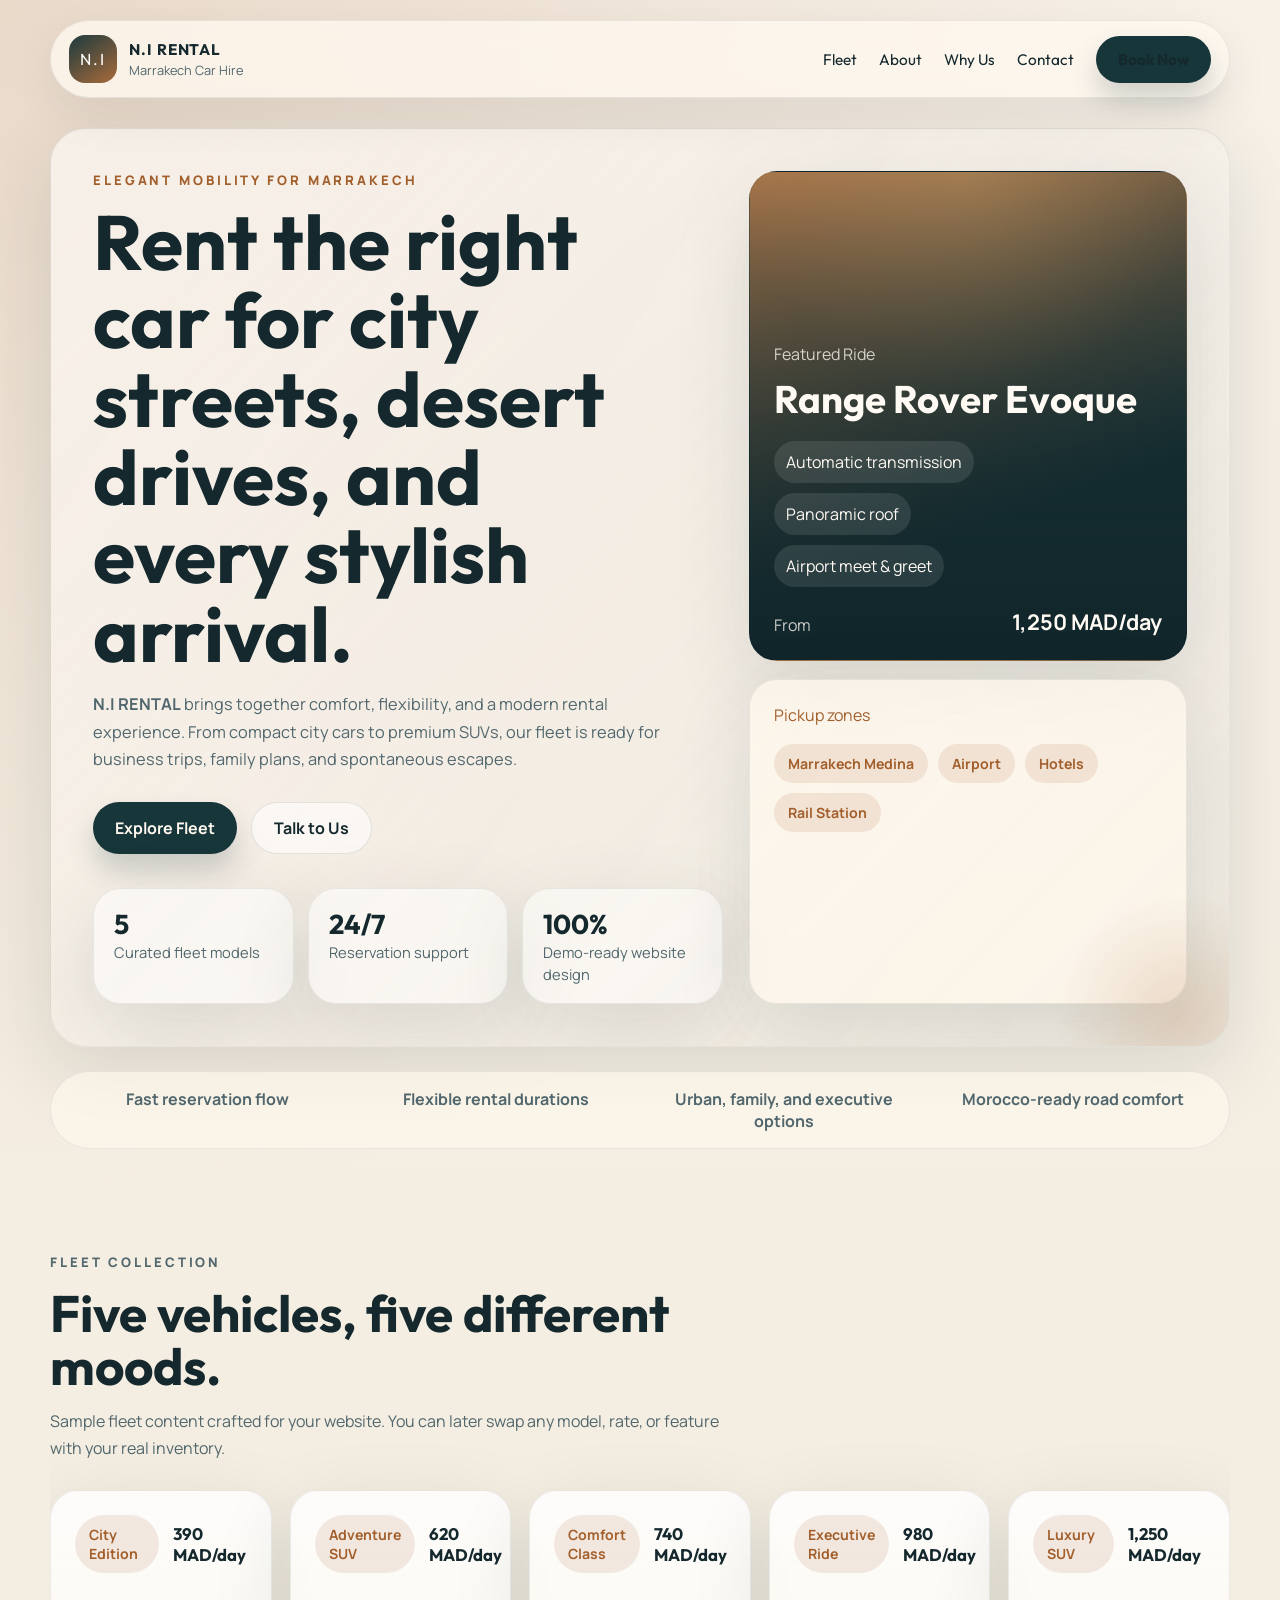
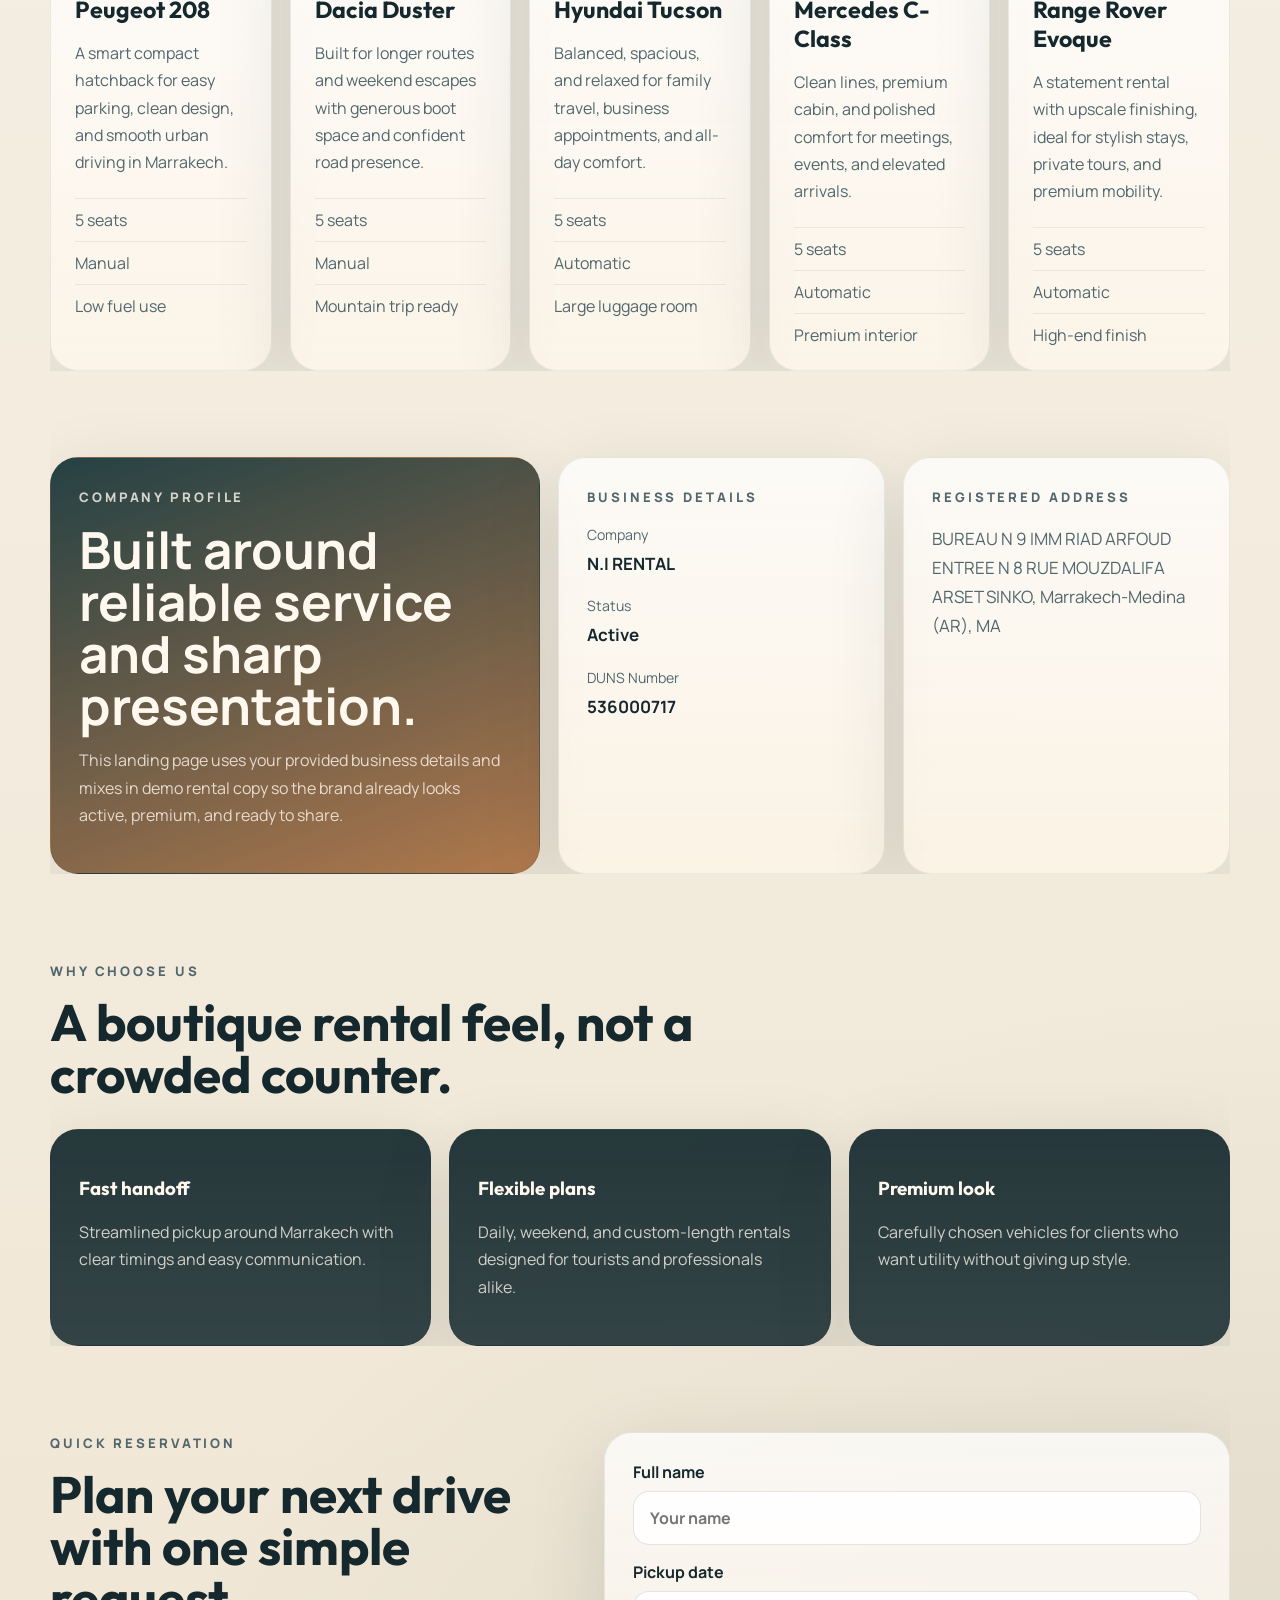
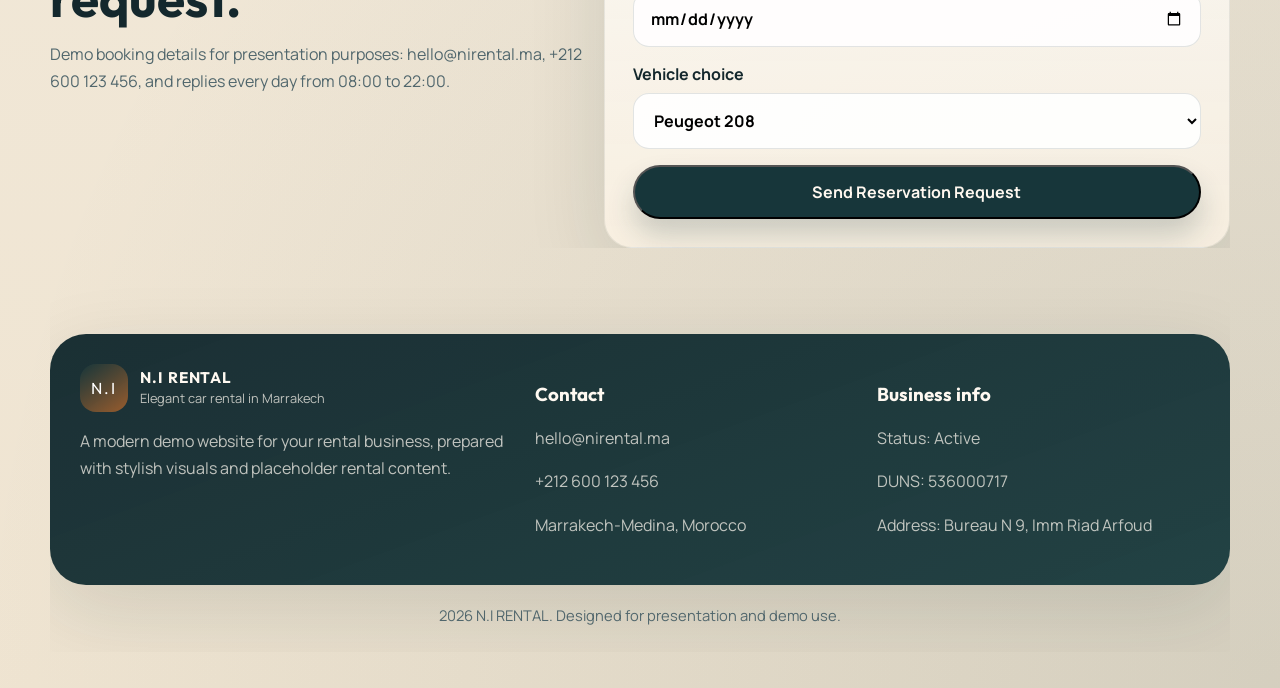
==== index.html @ a27d8814 "Add files via upload" ====
<!DOCTYPE html>
<html lang="en">
  <head>
    <meta charset="UTF-8" />
    <meta name="viewport" content="width=device-width, initial-scale=1.0" />
    <title>N.I RENTAL | Premium Car Rental in Marrakech</title>
    <meta
      name="description"
      content="N.I RENTAL offers stylish car hire in Marrakech with a curated fleet, flexible pickup, and a polished rental experience."
    />
    <link rel="preconnect" href="https://fonts.googleapis.com" />
    <link rel="preconnect" href="https://fonts.gstatic.com" crossorigin />
    <link
      href="https://fonts.googleapis.com/css2?family=Manrope:wght@400;500;600;700;800&family=Outfit:wght@500;600;700&display=swap"
      rel="stylesheet"
    />
    <link rel="stylesheet" href="styles.css" />
  </head>
  <body>
    <div class="site-shell">
      <header class="topbar">
        <a class="brand" href="#home" aria-label="N.I RENTAL home">
          <span class="brand-mark">N.I</span>
          <span class="brand-copy">
            <strong>N.I RENTAL</strong>
            <small>Marrakech Car Hire</small>
          </span>
        </a>

        <button
          class="menu-toggle"
          type="button"
          aria-expanded="false"
          aria-controls="site-nav"
        >
          <span></span>
          <span></span>
        </button>

        <nav class="nav" id="site-nav">
          <a href="#fleet">Fleet</a>
          <a href="#about">About</a>
          <a href="#benefits">Why Us</a>
          <a href="#contact">Contact</a>
          <a class="nav-cta" href="#booking">Book Now</a>
        </nav>
      </header>

      <main>
        <section class="hero" id="home">
          <div class="hero-copy reveal">
            <p class="eyebrow">Elegant mobility for Marrakech</p>
            <h1>Rent the right car for city streets, desert drives, and every stylish arrival.</h1>
            <p class="hero-text">
              <strong>N.I RENTAL</strong> brings together comfort, flexibility,
              and a modern rental experience. From compact city cars to premium
              SUVs, our fleet is ready for business trips, family plans, and
              spontaneous escapes.
            </p>

            <div class="hero-actions">
              <a class="button button-primary" href="#fleet">Explore Fleet</a>
              <a class="button button-secondary" href="#contact">Talk to Us</a>
            </div>

            <div class="hero-stats">
              <article>
                <strong>5</strong>
                <span>Curated fleet models</span>
              </article>
              <article>
                <strong>24/7</strong>
                <span>Reservation support</span>
              </article>
              <article>
                <strong>100%</strong>
                <span>Demo-ready website design</span>
              </article>
            </div>
          </div>

          <div class="hero-panel reveal">
            <div class="hero-card hero-card-main">
              <p>Featured Ride</p>
              <h2>Range Rover Evoque</h2>
              <ul>
                <li>Automatic transmission</li>
                <li>Panoramic roof</li>
                <li>Airport meet & greet</li>
              </ul>
              <div class="price-row">
                <span>From</span>
                <strong>1,250 MAD/day</strong>
              </div>
            </div>

            <div class="hero-card hero-card-side">
              <p>Pickup zones</p>
              <div class="pickup-tags">
                <span>Marrakech Medina</span>
                <span>Airport</span>
                <span>Hotels</span>
                <span>Rail Station</span>
              </div>
            </div>
          </div>
        </section>

        <section class="trust-band reveal">
          <p>Fast reservation flow</p>
          <p>Flexible rental durations</p>
          <p>Urban, family, and executive options</p>
          <p>Morocco-ready road comfort</p>
        </section>

        <section class="fleet section" id="fleet">
          <div class="section-heading reveal">
            <p class="eyebrow">Fleet collection</p>
            <h2>Five vehicles, five different moods.</h2>
            <p>
              Sample fleet content crafted for your website. You can later swap
              any model, rate, or feature with your real inventory.
            </p>
          </div>

          <div class="fleet-grid">
            <article class="fleet-card reveal">
              <div class="fleet-top">
                <span class="fleet-type">City Edition</span>
                <strong>390 MAD/day</strong>
              </div>
              <h3>Peugeot 208</h3>
              <p>
                A smart compact hatchback for easy parking, clean design, and
                smooth urban driving in Marrakech.
              </p>
              <ul>
                <li>5 seats</li>
                <li>Manual</li>
                <li>Low fuel use</li>
              </ul>
            </article>

            <article class="fleet-card reveal">
              <div class="fleet-top">
                <span class="fleet-type">Adventure SUV</span>
                <strong>620 MAD/day</strong>
              </div>
              <h3>Dacia Duster</h3>
              <p>
                Built for longer routes and weekend escapes with generous boot
                space and confident road presence.
              </p>
              <ul>
                <li>5 seats</li>
                <li>Manual</li>
                <li>Mountain trip ready</li>
              </ul>
            </article>

            <article class="fleet-card reveal">
              <div class="fleet-top">
                <span class="fleet-type">Comfort Class</span>
                <strong>740 MAD/day</strong>
              </div>
              <h3>Hyundai Tucson</h3>
              <p>
                Balanced, spacious, and relaxed for family travel, business
                appointments, and all-day comfort.
              </p>
              <ul>
                <li>5 seats</li>
                <li>Automatic</li>
                <li>Large luggage room</li>
              </ul>
            </article>

            <article class="fleet-card reveal">
              <div class="fleet-top">
                <span class="fleet-type">Executive Ride</span>
                <strong>980 MAD/day</strong>
              </div>
              <h3>Mercedes C-Class</h3>
              <p>
                Clean lines, premium cabin, and polished comfort for meetings,
                events, and elevated arrivals.
              </p>
              <ul>
                <li>5 seats</li>
                <li>Automatic</li>
                <li>Premium interior</li>
              </ul>
            </article>

            <article class="fleet-card reveal">
              <div class="fleet-top">
                <span class="fleet-type">Luxury SUV</span>
                <strong>1,250 MAD/day</strong>
              </div>
              <h3>Range Rover Evoque</h3>
              <p>
                A statement rental with upscale finishing, ideal for stylish
                stays, private tours, and premium mobility.
              </p>
              <ul>
                <li>5 seats</li>
                <li>Automatic</li>
                <li>High-end finish</li>
              </ul>
            </article>
          </div>
        </section>

        <section class="section story-grid" id="about">
          <div class="story-card story-card-wide reveal">
            <p class="eyebrow">Company profile</p>
            <h2>Built around reliable service and sharp presentation.</h2>
            <p>
              This landing page uses your provided business details and mixes in
              demo rental copy so the brand already looks active, premium, and
              ready to share.
            </p>
          </div>

          <div class="story-card reveal">
            <p class="eyebrow">Business details</p>
            <ul class="info-list">
              <li><span>Company</span><strong>N.I RENTAL</strong></li>
              <li><span>Status</span><strong>Active</strong></li>
              <li><span>DUNS Number</span><strong>536000717</strong></li>
            </ul>
          </div>

          <div class="story-card reveal">
            <p class="eyebrow">Registered address</p>
            <p class="address">
              BUREAU N 9 IMM RIAD ARFOUD ENTREE N 8 RUE MOUZDALIFA ARSET
              SINKO, Marrakech-Medina (AR), MA
            </p>
          </div>
        </section>

        <section class="section benefits" id="benefits">
          <div class="section-heading reveal">
            <p class="eyebrow">Why choose us</p>
            <h2>A boutique rental feel, not a crowded counter.</h2>
          </div>

          <div class="benefit-grid">
            <article class="benefit-card reveal">
              <h3>Fast handoff</h3>
              <p>
                Streamlined pickup around Marrakech with clear timings and easy
                communication.
              </p>
            </article>
            <article class="benefit-card reveal">
              <h3>Flexible plans</h3>
              <p>
                Daily, weekend, and custom-length rentals designed for tourists
                and professionals alike.
              </p>
            </article>
            <article class="benefit-card reveal">
              <h3>Premium look</h3>
              <p>
                Carefully chosen vehicles for clients who want utility without
                giving up style.
              </p>
            </article>
          </div>
        </section>

        <section class="booking section" id="booking">
          <div class="booking-copy reveal">
            <p class="eyebrow">Quick reservation</p>
            <h2>Plan your next drive with one simple request.</h2>
            <p>
              Demo booking details for presentation purposes: hello@nirental.ma,
              +212 600 123 456, and replies every day from 08:00 to 22:00.
            </p>
          </div>

          <form class="booking-form reveal">
            <label>
              Full name
              <input type="text" placeholder="Your name" />
            </label>
            <label>
              Pickup date
              <input type="date" />
            </label>
            <label>
              Vehicle choice
              <select>
                <option>Peugeot 208</option>
                <option>Dacia Duster</option>
                <option>Hyundai Tucson</option>
                <option>Mercedes C-Class</option>
                <option>Range Rover Evoque</option>
              </select>
            </label>
            <button type="button" class="button button-primary">
              Send Reservation Request
            </button>
          </form>
        </section>
      </main>

      <footer class="footer section" id="contact">
        <div class="footer-grid">
          <div class="footer-brand reveal">
            <a class="brand brand-footer" href="#home">
              <span class="brand-mark">N.I</span>
              <span class="brand-copy">
                <strong>N.I RENTAL</strong>
                <small>Elegant car rental in Marrakech</small>
              </span>
            </a>
            <p>
              A modern demo website for your rental business, prepared with
              stylish visuals and placeholder rental content.
            </p>
          </div>

          <div class="footer-details reveal">
            <h3>Contact</h3>
            <p>hello@nirental.ma</p>
            <p>+212 600 123 456</p>
            <p>Marrakech-Medina, Morocco</p>
          </div>

          <div class="footer-details reveal">
            <h3>Business info</h3>
            <p>Status: Active</p>
            <p>DUNS: 536000717</p>
            <p>Address: Bureau N 9, Imm Riad Arfoud</p>
          </div>
        </div>

        <p class="footer-note">
          <span id="year"></span> N.I RENTAL. Designed for presentation and demo
          use.
        </p>
      </footer>
    </div>

    <script src="script.js"></script>
  </body>
</html>
---- styles.css ----
:root {
  --bg: #f5efe4;
  --bg-strong: #ead8bd;
  --surface: rgba(255, 250, 241, 0.78);
  --surface-strong: #fffaf2;
  --card: rgba(17, 37, 42, 0.9);
  --card-soft: rgba(255, 255, 255, 0.72);
  --line: rgba(16, 36, 41, 0.14);
  --text: #14282d;
  --muted: #51676d;
  --accent: #a25f2c;
  --accent-soft: #cf8a52;
  --forest: #17363a;
  --shadow: 0 24px 80px rgba(20, 40, 45, 0.12);
  --radius: 28px;
  --radius-sm: 18px;
  --max-width: 1180px;
}

*,
*::before,
*::after {
  box-sizing: border-box;
}

html {
  scroll-behavior: smooth;
}

body {
  margin: 0;
  font-family: "Manrope", sans-serif;
  color: var(--text);
  background:
    radial-gradient(circle at top left, rgba(162, 95, 44, 0.16), transparent 30%),
    radial-gradient(circle at bottom right, rgba(23, 54, 58, 0.12), transparent 32%),
    linear-gradient(180deg, #f7f1e8 0%, #f3ecdf 52%, #efe4d1 100%);
  min-height: 100vh;
}

body::before {
  content: "";
  position: fixed;
  inset: 0;
  background-image:
    linear-gradient(rgba(255, 255, 255, 0.08) 1px, transparent 1px),
    linear-gradient(90deg, rgba(255, 255, 255, 0.08) 1px, transparent 1px);
  background-size: 90px 90px;
  opacity: 0.45;
  pointer-events: none;
}

a {
  color: inherit;
  text-decoration: none;
}

button,
input,
select {
  font: inherit;
}

.site-shell {
  width: min(calc(100% - 32px), var(--max-width));
  margin: 20px auto 36px;
}

.topbar {
  position: sticky;
  top: 18px;
  z-index: 20;
  display: flex;
  align-items: center;
  justify-content: space-between;
  gap: 18px;
  padding: 14px 18px;
  margin-bottom: 30px;
  background: rgba(255, 249, 239, 0.76);
  backdrop-filter: blur(16px);
  border: 1px solid rgba(20, 40, 45, 0.08);
  border-radius: 999px;
  box-shadow: 0 16px 45px rgba(20, 40, 45, 0.08);
}

.brand {
  display: inline-flex;
  align-items: center;
  gap: 12px;
}

.brand-mark {
  display: inline-flex;
  align-items: center;
  justify-content: center;
  width: 48px;
  height: 48px;
  border-radius: 16px;
  background:
    linear-gradient(145deg, rgba(23, 54, 58, 0.98), rgba(162, 95, 44, 0.92));
  color: #fff;
  font-family: "Outfit", sans-serif;
  font-size: 1rem;
  letter-spacing: 0.12em;
}

.brand-copy {
  display: grid;
  gap: 2px;
}

.brand-copy strong,
.nav a,
.section-heading h2,
.hero h1,
.hero-card h2,
.fleet-card h3,
.benefit-card h3,
.booking-copy h2,
.footer-details h3 {
  font-family: "Outfit", sans-serif;
}

.brand-copy strong {
  font-size: 0.96rem;
  letter-spacing: 0.06em;
}

.brand-copy small {
  color: var(--muted);
  font-size: 0.8rem;
}

.nav {
  display: flex;
  align-items: center;
  gap: 22px;
}

.nav a {
  font-size: 0.96rem;
  color: var(--text);
}

.nav-cta,
.button {
  display: inline-flex;
  align-items: center;
  justify-content: center;
  border-radius: 999px;
  padding: 14px 22px;
  font-weight: 700;
  transition: transform 180ms ease, box-shadow 180ms ease, background 180ms ease;
}

.nav-cta,
.button-primary {
  background: var(--forest);
  color: #fff8ef;
  box-shadow: 0 16px 28px rgba(23, 54, 58, 0.2);
}

.button-secondary {
  background: rgba(255, 255, 255, 0.55);
  border: 1px solid rgba(20, 40, 45, 0.1);
}

.nav-cta:hover,
.button:hover {
  transform: translateY(-2px);
}

.menu-toggle {
  display: none;
  border: 0;
  background: transparent;
  width: 48px;
  height: 48px;
  padding: 0;
}

.menu-toggle span {
  display: block;
  width: 24px;
  height: 2px;
  margin: 6px auto;
  background: var(--text);
  border-radius: 999px;
}

.hero,
.section,
.trust-band {
  position: relative;
  overflow: hidden;
}

.hero {
  display: grid;
  grid-template-columns: minmax(0, 1.18fr) minmax(320px, 0.82fr);
  gap: 26px;
  padding: 42px;
  border-radius: calc(var(--radius) + 8px);
  background:
    linear-gradient(135deg, rgba(255, 255, 255, 0.66), rgba(255, 248, 238, 0.4)),
    linear-gradient(120deg, rgba(207, 138, 82, 0.12), rgba(23, 54, 58, 0.08));
  border: 1px solid rgba(20, 40, 45, 0.08);
  box-shadow: var(--shadow);
}

.hero::after {
  content: "";
  position: absolute;
  right: -90px;
  bottom: -110px;
  width: 280px;
  height: 280px;
  border-radius: 50%;
  background: radial-gradient(circle, rgba(162, 95, 44, 0.18), transparent 62%);
}

.eyebrow {
  margin: 0 0 14px;
  color: var(--accent);
  font-size: 0.82rem;
  text-transform: uppercase;
  letter-spacing: 0.22em;
  font-weight: 800;
}

.hero h1,
.section-heading h2,
.booking-copy h2,
.story-card h2 {
  margin: 0;
  line-height: 1.02;
}

.hero h1 {
  max-width: 11ch;
  font-size: clamp(3rem, 6vw, 5.8rem);
}

.hero-text,
.section-heading p,
.fleet-card p,
.story-card p,
.benefit-card p,
.booking-copy p,
.footer p {
  color: var(--muted);
  line-height: 1.7;
}

.hero-text {
  max-width: 60ch;
  margin: 18px 0 0;
  font-size: 1.02rem;
}

.hero-actions {
  display: flex;
  flex-wrap: wrap;
  gap: 14px;
  margin: 28px 0 34px;
}

.hero-stats {
  display: grid;
  grid-template-columns: repeat(3, minmax(0, 1fr));
  gap: 14px;
}

.hero-stats article,
.fleet-card,
.benefit-card,
.story-card,
.booking-form,
.hero-card {
  border-radius: var(--radius);
  border: 1px solid rgba(20, 40, 45, 0.08);
  box-shadow: var(--shadow);
}

.hero-stats article {
  padding: 18px 20px;
  background: rgba(255, 255, 255, 0.48);
}

.hero-stats strong {
  display: block;
  font-size: 1.7rem;
  font-family: "Outfit", sans-serif;
}

.hero-stats span {
  color: var(--muted);
  font-size: 0.92rem;
}

.hero-panel {
  display: grid;
  gap: 18px;
}

.hero-card {
  padding: 24px;
}

.hero-card-main {
  min-height: 340px;
  display: grid;
  align-content: end;
  background:
    linear-gradient(180deg, rgba(16, 36, 41, 0.2), rgba(16, 36, 41, 0.9)),
    radial-gradient(circle at top, rgba(255, 193, 120, 0.34), transparent 42%),
    linear-gradient(160deg, #ce8a52, #18373b 68%);
  color: #fffaf3;
}

.hero-card-side {
  background: rgba(255, 248, 238, 0.72);
}

.hero-card p,
.price-row span {
  margin: 0;
  color: rgba(255, 250, 243, 0.78);
}

.hero-card-side p {
  color: var(--accent);
}

.hero-card h2 {
  margin: 10px 0 18px;
  font-size: clamp(1.8rem, 3vw, 2.6rem);
}

.hero-card ul,
.fleet-card ul,
.info-list {
  list-style: none;
  padding: 0;
  margin: 0;
}

.hero-card ul {
  display: grid;
  gap: 10px;
  margin-bottom: 20px;
}

.hero-card li {
  padding: 10px 12px;
  border-radius: 999px;
  background: rgba(255, 255, 255, 0.1);
  width: fit-content;
}

.price-row {
  display: flex;
  align-items: end;
  justify-content: space-between;
  gap: 12px;
}

.price-row strong {
  font-size: 1.35rem;
}

.pickup-tags {
  display: flex;
  flex-wrap: wrap;
  gap: 10px;
  margin-top: 18px;
}

.pickup-tags span,
.fleet-type {
  display: inline-flex;
  align-items: center;
  padding: 10px 14px;
  border-radius: 999px;
  background: rgba(162, 95, 44, 0.12);
  color: var(--accent);
  font-size: 0.88rem;
  font-weight: 700;
}

.trust-band {
  display: grid;
  grid-template-columns: repeat(4, minmax(0, 1fr));
  gap: 12px;
  padding: 16px 18px;
  margin: 24px 0 16px;
  border-radius: 999px;
  background: rgba(255, 248, 238, 0.62);
  border: 1px solid rgba(20, 40, 45, 0.07);
}

.trust-band p {
  margin: 0;
  text-align: center;
  color: var(--muted);
  font-weight: 700;
}

.section {
  padding: 86px 0 0;
}

.section-heading {
  max-width: 700px;
  margin-bottom: 28px;
}

.section-heading h2,
.story-card h2,
.booking-copy h2 {
  font-size: clamp(2.2rem, 4vw, 3.6rem);
}

.fleet-grid,
.benefit-grid,
.footer-grid {
  display: grid;
  gap: 18px;
}

.fleet-grid {
  grid-template-columns: repeat(5, minmax(0, 1fr));
}

.fleet-card {
  padding: 24px;
  background:
    linear-gradient(180deg, rgba(255, 255, 255, 0.82), rgba(255, 247, 235, 0.7));
}

.fleet-top {
  display: flex;
  justify-content: space-between;
  gap: 14px;
  align-items: center;
}

.fleet-top strong {
  font-family: "Outfit", sans-serif;
  font-size: 1.05rem;
}

.fleet-card h3 {
  margin: 22px 0 12px;
  font-size: 1.45rem;
}

.fleet-card ul {
  display: grid;
  gap: 10px;
  margin-top: 22px;
}

.fleet-card li {
  padding-top: 10px;
  border-top: 1px solid rgba(20, 40, 45, 0.08);
  color: var(--muted);
}

.story-grid {
  display: grid;
  grid-template-columns: 1.2fr 0.8fr 0.8fr;
  gap: 18px;
}

.story-card,
.booking-form {
  padding: 28px;
  background:
    linear-gradient(180deg, rgba(255, 255, 255, 0.74), rgba(255, 246, 232, 0.7));
}

.story-card-wide {
  background:
    linear-gradient(160deg, rgba(23, 54, 58, 0.94), rgba(162, 95, 44, 0.82));
  color: #fff8ef;
}

.story-card-wide p {
  color: rgba(255, 248, 239, 0.8);
}

.info-list {
  display: grid;
  gap: 18px;
  margin-top: 16px;
}

.info-list li {
  display: flex;
  flex-direction: column;
  gap: 6px;
}

.info-list span {
  color: var(--muted);
  font-size: 0.88rem;
}

.info-list strong,
.address {
  font-size: 1.06rem;
  line-height: 1.7;
}

.benefit-grid {
  grid-template-columns: repeat(3, minmax(0, 1fr));
}

.benefit-card {
  padding: 28px;
  background:
    linear-gradient(180deg, rgba(20, 40, 45, 0.92), rgba(20, 40, 45, 0.86));
  color: #fff8ef;
}

.benefit-card p {
  color: rgba(255, 248, 239, 0.78);
}

.booking {
  display: grid;
  grid-template-columns: 0.92fr 1.08fr;
  gap: 20px;
  align-items: start;
}

.booking-form {
  display: grid;
  gap: 16px;
}

.booking-form label {
  display: grid;
  gap: 8px;
  color: var(--text);
  font-weight: 700;
}

.booking-form input,
.booking-form select {
  width: 100%;
  padding: 15px 16px;
  border-radius: 16px;
  border: 1px solid rgba(20, 40, 45, 0.12);
  background: rgba(255, 255, 255, 0.88);
}

.footer {
  padding-bottom: 24px;
}

.footer-grid {
  grid-template-columns: 1.15fr 0.85fr 0.85fr;
  padding: 30px;
  border-radius: calc(var(--radius) + 8px);
  background:
    linear-gradient(160deg, rgba(19, 41, 46, 0.97), rgba(24, 58, 61, 0.95));
  color: #fff9f1;
  box-shadow: var(--shadow);
}

.brand-footer .brand-copy small,
.footer-grid p {
  color: rgba(255, 249, 241, 0.72);
}

.footer-note {
  margin: 18px 0 0;
  text-align: center;
  color: var(--muted);
  font-size: 0.92rem;
}

.reveal {
  opacity: 1;
  transform: translateY(0);
  transition: opacity 700ms ease, transform 700ms ease;
}

.reveal.reveal-ready {
  opacity: 0;
  transform: translateY(30px);
}

.reveal.is-visible {
  opacity: 1;
  transform: translateY(0);
}

@media (max-width: 1120px) {
  .fleet-grid {
    grid-template-columns: repeat(3, minmax(0, 1fr));
  }

  .story-grid,
  .booking,
  .footer-grid {
    grid-template-columns: 1fr;
  }
}

@media (max-width: 860px) {
  .site-shell {
    width: min(calc(100% - 20px), var(--max-width));
  }

  .topbar {
    flex-wrap: wrap;
    border-radius: 28px;
  }

  .menu-toggle {
    display: inline-block;
  }

  .nav {
    display: none;
    width: 100%;
    flex-direction: column;
    align-items: flex-start;
    padding-top: 8px;
  }

  .nav.is-open {
    display: flex;
  }

  .hero {
    grid-template-columns: 1fr;
    padding: 28px;
  }

  .hero h1 {
    max-width: 100%;
  }

  .hero-stats,
  .trust-band,
  .fleet-grid,
  .benefit-grid {
    grid-template-columns: 1fr;
  }
}

@media (max-width: 560px) {
  .brand-copy small,
  .nav a {
    font-size: 0.78rem;
  }

  .topbar,
  .hero,
  .story-card,
  .benefit-card,
  .booking-form,
  .footer-grid {
    border-radius: 24px;
  }

  .hero {
    padding: 22px;
  }

  .hero-actions,
  .price-row {
    flex-direction: column;
    align-items: flex-start;
  }

  .button,
  .nav-cta {
    width: 100%;
  }
}
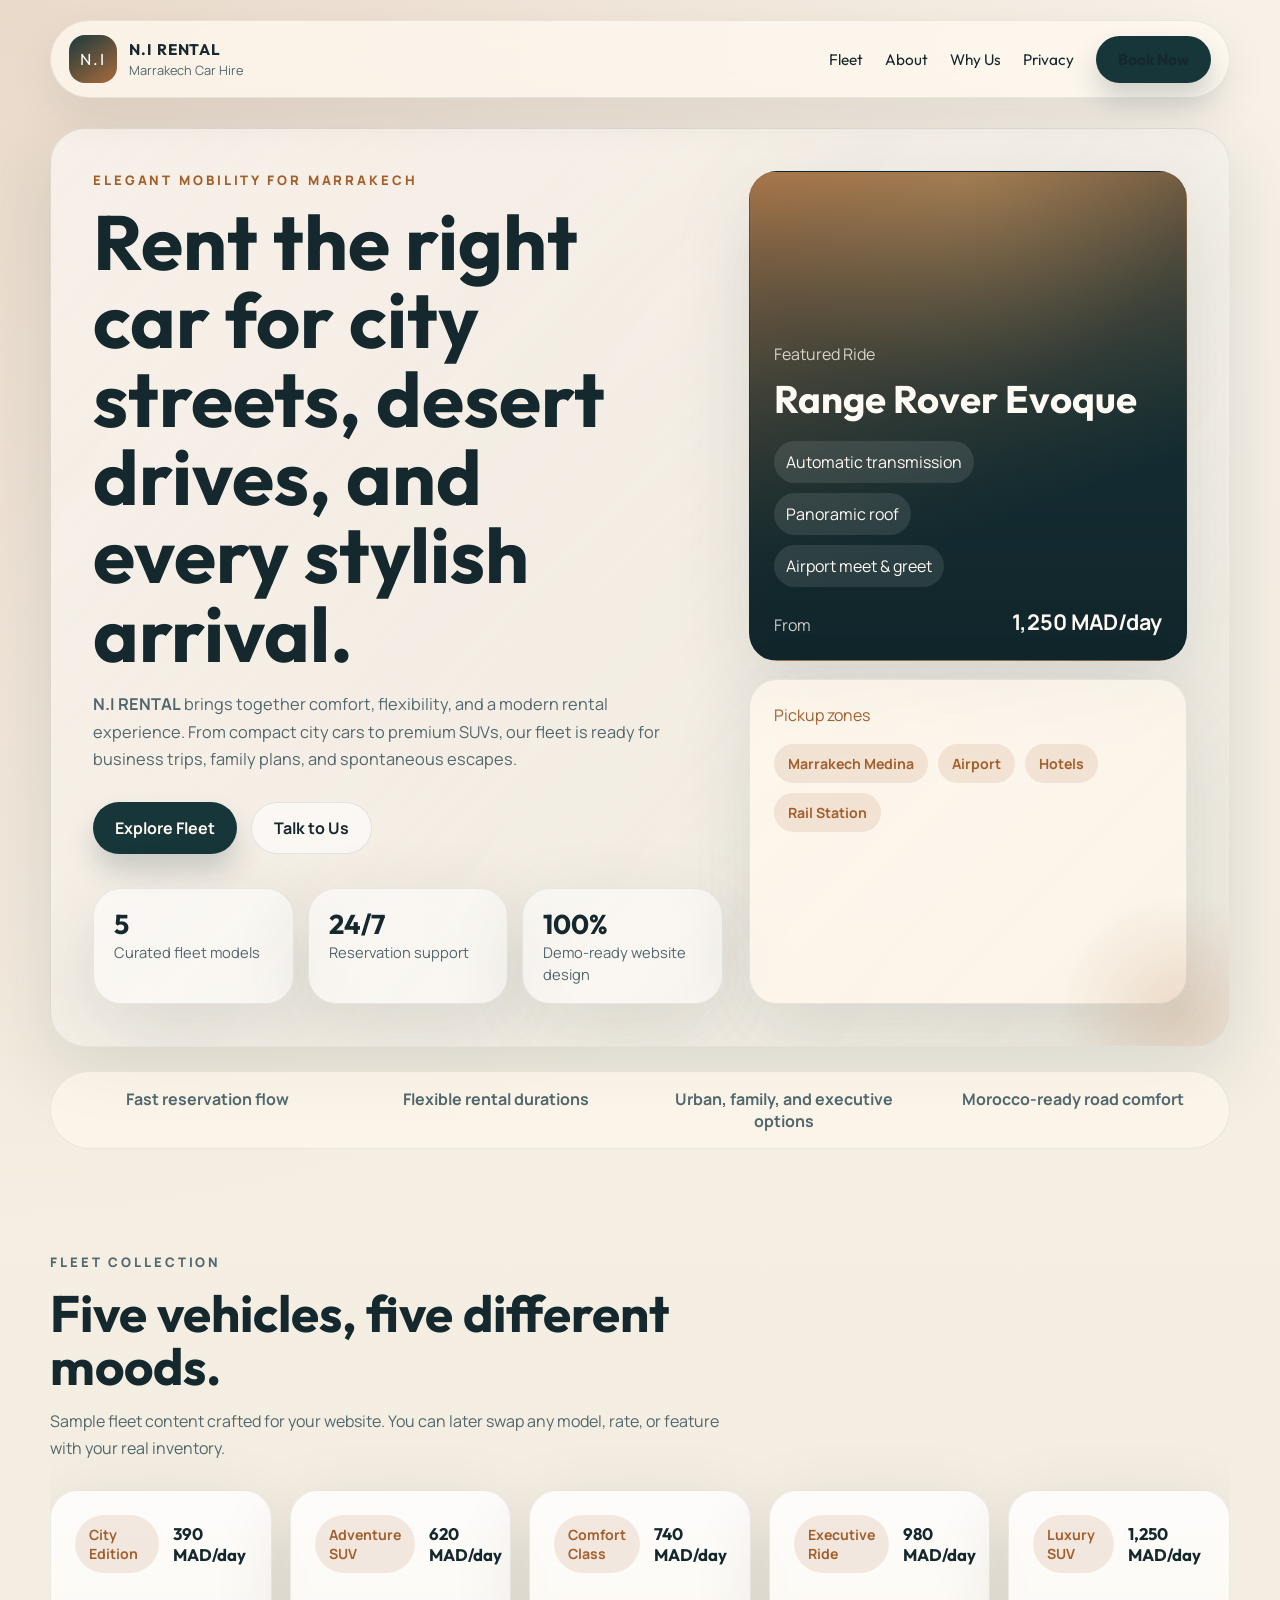
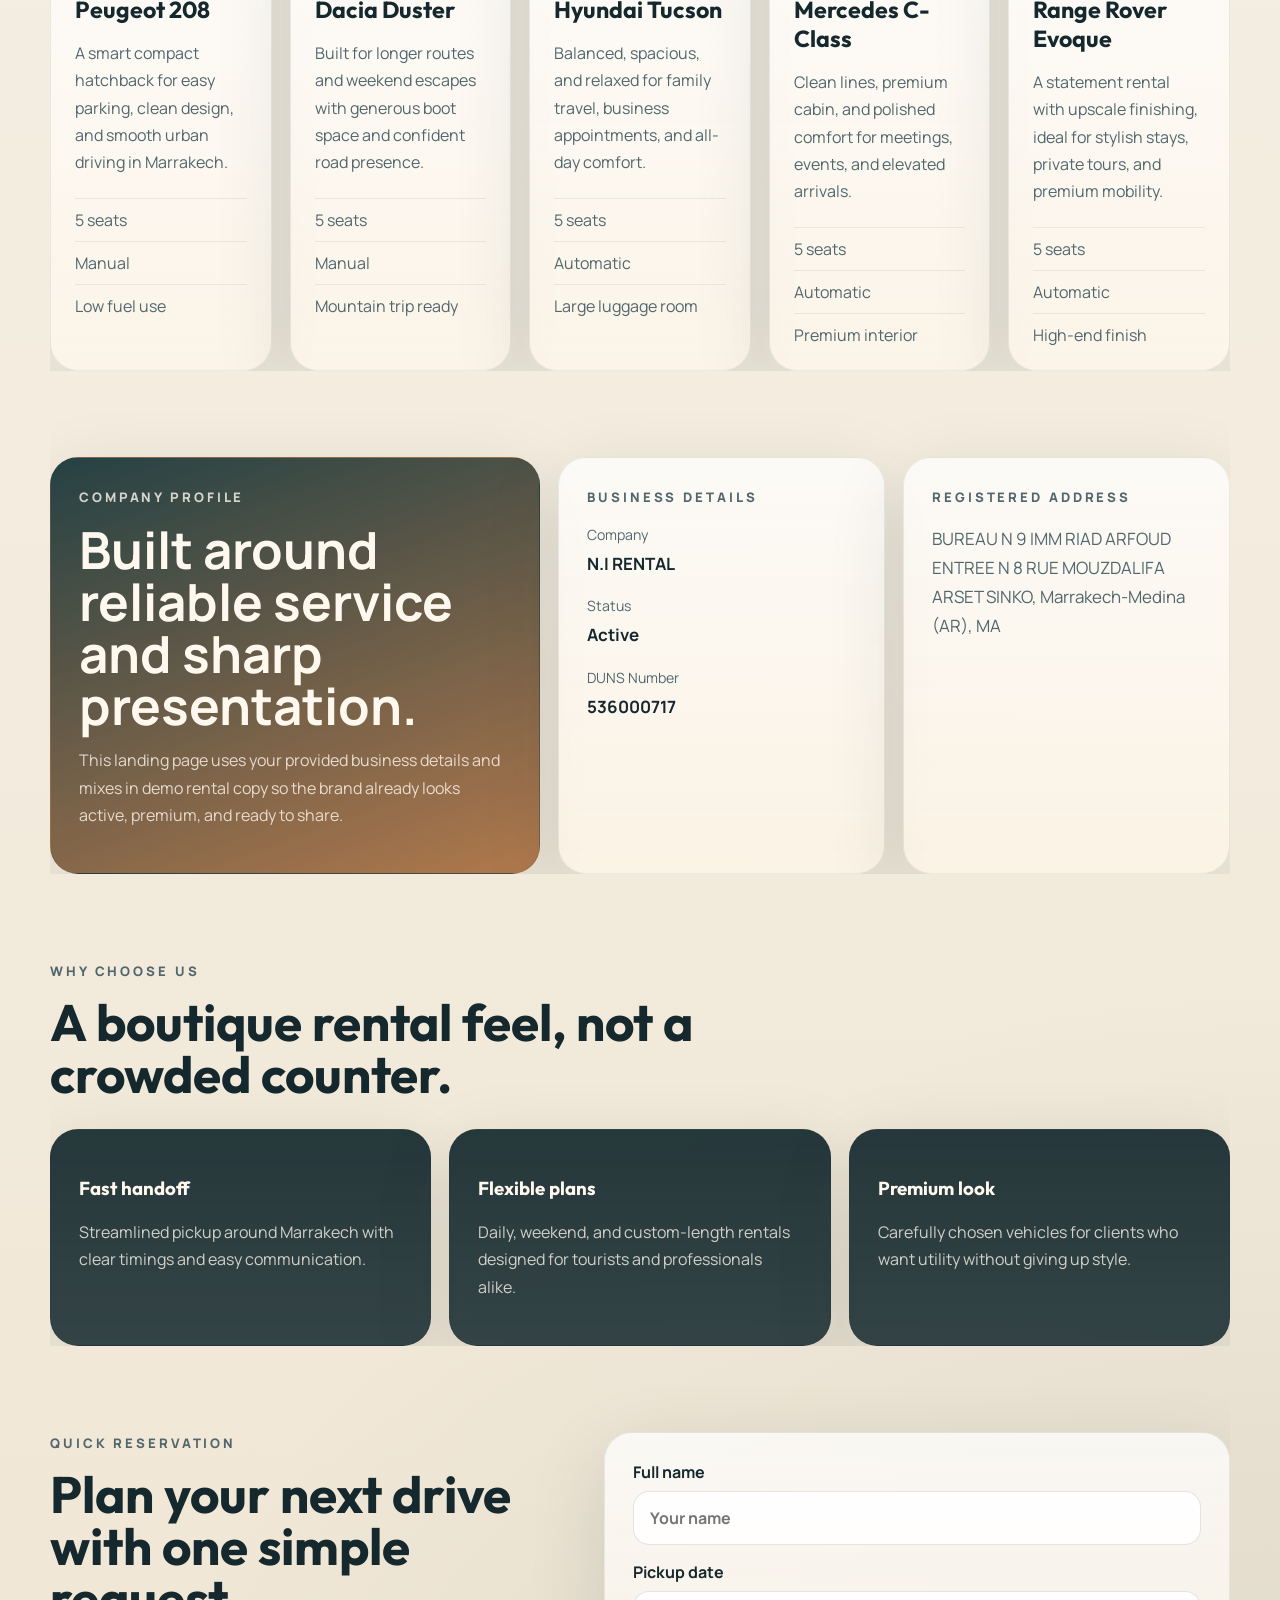
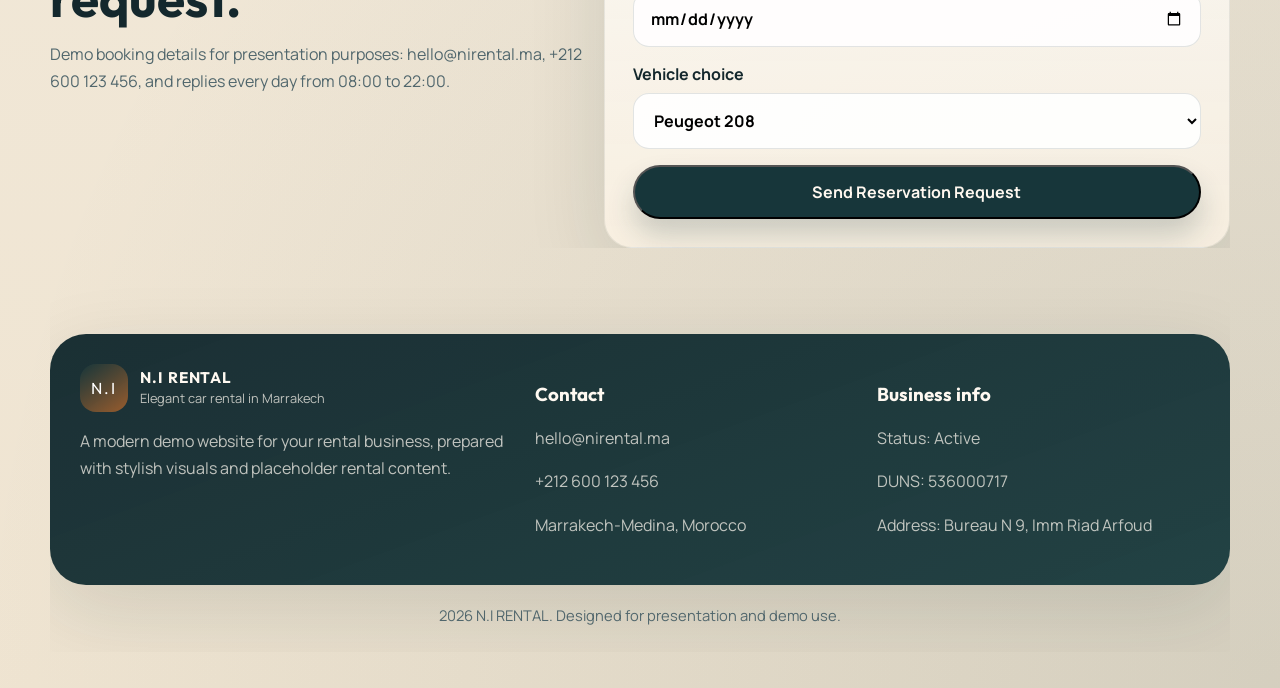
==== commit 2210a72b: "Update index.html" ====
--- a/index.html
+++ b/index.html
@@ -41,7 +41,7 @@
           <a href="#fleet">Fleet</a>
           <a href="#about">About</a>
           <a href="#benefits">Why Us</a>
-          <a href="#contact">Contact</a>
+          <a href="privacy.html">Privacy</a>
           <a class="nav-cta" href="#booking">Book Now</a>
         </nav>
       </header>
